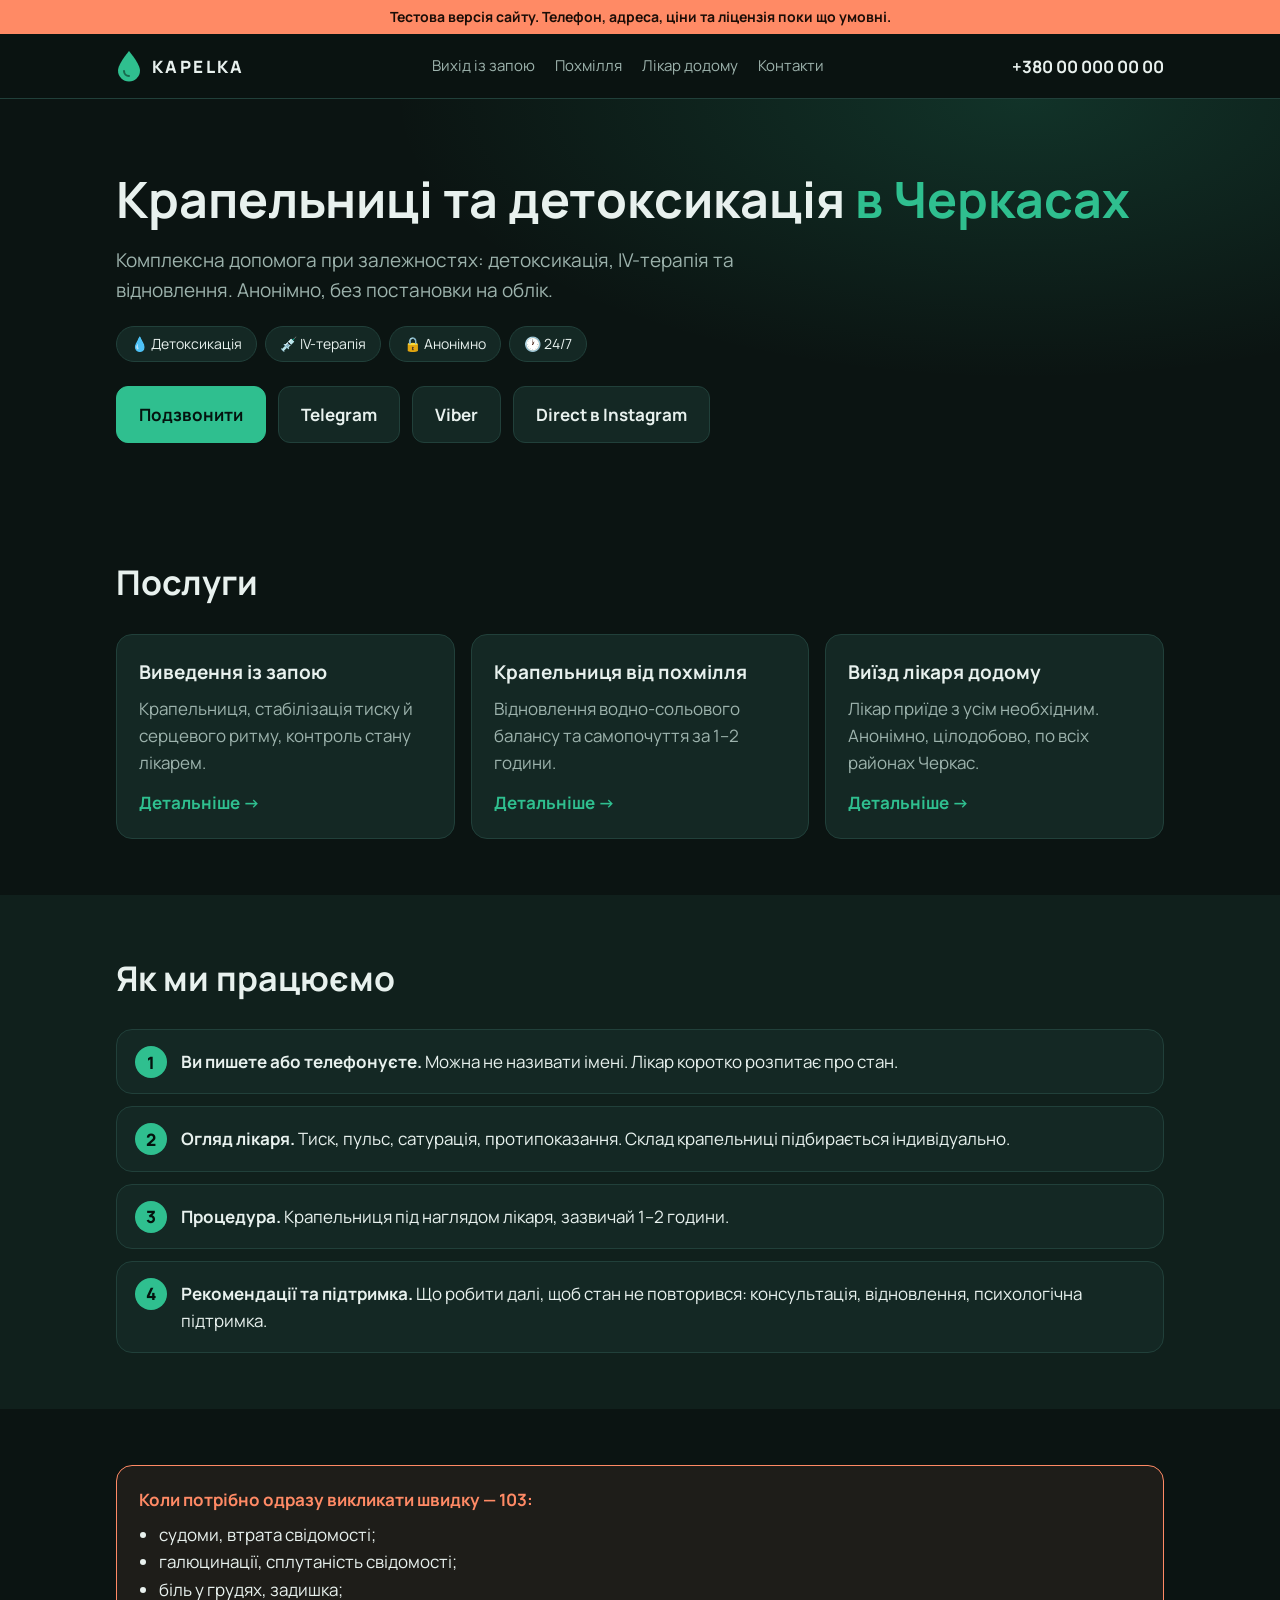
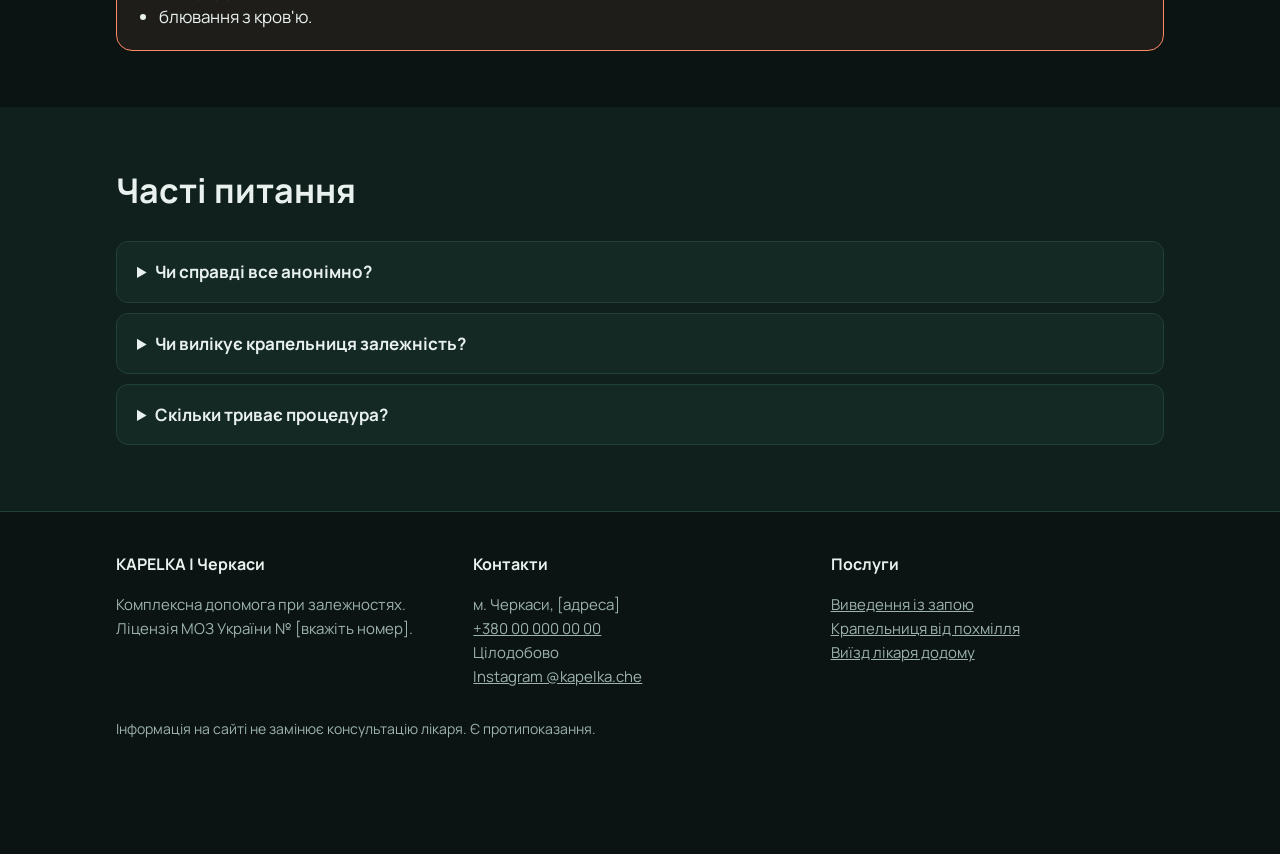
==== docs/index.html @ d22b6654 "Add KAPELKA test static site for GitHub Pages Co-Authored-By: Claude Opus 5.5 <noreply@anthropic.com" ====
<!doctype html>
<html lang="uk">
<head>
  <meta charset="utf-8">
  <meta name="viewport" content="width=device-width, initial-scale=1">
  <title>Крапельниці та детоксикація в Черкасах — анонімно 24/7 | KAPELKA</title>
  <meta name="description" content="KAPELKA, Черкаси: крапельниці від запою та похмілля, детоксикація, виїзд лікаря додому. Анонімно, цілодобово. Консультація в Telegram, Viber або телефоном.">
  <!-- Тестова версія: прибрати noindex перед запуском -->
  <meta name="robots" content="noindex, nofollow">
  <link rel="icon" href="favicon.svg" type="image/svg+xml">
  <link rel="preconnect" href="https://fonts.googleapis.com">
  <link rel="preconnect" href="https://fonts.gstatic.com" crossorigin>
  <link href="https://fonts.googleapis.com/css2?family=Manrope:wght@400;600;700;800&display=swap" rel="stylesheet">
  <link rel="stylesheet" href="style.css">
  <meta property="og:title" content="KAPELKA — крапельниці та детоксикація в Черкасах">
  <meta property="og:description" content="Анонімна допомога при залежностях: детоксикація, IV-терапія, відновлення.">
  <meta property="og:locale" content="uk_UA">
  <script type="application/ld+json">
  {
    "@context": "https://schema.org",
    "@type": "MedicalClinic",
    "name": "KAPELKA",
    "description": "Крапельниці, детоксикація та допомога при залежностях у Черкасах. Анонімно.",
    "telephone": "+380000000000",
    "address": {
      "@type": "PostalAddress",
      "addressLocality": "Черкаси",
      "addressRegion": "Черкаська область",
      "addressCountry": "UA"
    },
    "areaServed": "Черкаси",
    "openingHours": "Mo-Su 00:00-23:59",
    "sameAs": ["https://www.instagram.com/kapelka.che/"]
  }
  </script>
</head>
<body>
  <div class="test-banner">Тестова версія сайту. Телефон, адреса, ціни та ліцензія поки що умовні.</div>

  <header class="top">
    <div class="wrap">
      <a class="logo" href="./" aria-label="KAPELKA — на головну">
        <svg viewBox="0 0 26 32" aria-hidden="true"><path d="M13 1C13 1 2 14 2 20.5a11 11 0 0 0 22 0C24 14 13 1 13 1Z" fill="#2fbf8f"/><path d="M8 21a5 5 0 0 0 5 5" stroke="#04130e" stroke-width="2" fill="none" stroke-linecap="round" opacity=".5"/></svg>
        KAPELKA
      </a>
      <nav aria-label="Послуги">
        <a href="vyvedennya-iz-zapoyu/">Вихід із запою</a>
        <a href="krapelnytsya-vid-pokhmillya/">Похмілля</a>
        <a href="narkoloh-dodomu/">Лікар додому</a>
        <a href="#kontakty">Контакти</a>
      </nav>
      <a class="phone" href="tel:+380000000000">+380 00 000 00 00</a>
    </div>
  </header>

  <main>
    <section class="hero">
      <div class="wrap">
        <h1>Крапельниці та детоксикація <span>в Черкасах</span></h1>
        <p class="lead">Комплексна допомога при залежностях: детоксикація, IV-терапія та відновлення. Анонімно, без постановки на облік.</p>
        <ul class="badges">
          <li>💧 Детоксикація</li>
          <li>💉 IV-терапія</li>
          <li>🔒 Анонімно</li>
          <li>🕐 24/7</li>
        </ul>
        <div class="actions">
          <a class="btn btn-primary" href="tel:+380000000000">Подзвонити</a>
          <a class="btn" href="https://t.me/" rel="nofollow">Telegram</a>
          <a class="btn" href="viber://chat?number=%2B380000000000">Viber</a>
          <a class="btn" href="https://www.instagram.com/kapelka.che/">Direct в Instagram</a>
        </div>
      </div>
    </section>

    <section>
      <div class="wrap">
        <h2>Послуги</h2>
        <div class="grid">
          <a class="card" href="vyvedennya-iz-zapoyu/">
            <h3>Виведення із запою</h3>
            <p>Крапельниця, стабілізація тиску й серцевого ритму, контроль стану лікарем.</p>
            <span class="more">Детальніше →</span>
          </a>
          <a class="card" href="krapelnytsya-vid-pokhmillya/">
            <h3>Крапельниця від похмілля</h3>
            <p>Відновлення водно-сольового балансу та самопочуття за 1–2 години.</p>
            <span class="more">Детальніше →</span>
          </a>
          <a class="card" href="narkoloh-dodomu/">
            <h3>Виїзд лікаря додому</h3>
            <p>Лікар приїде з усім необхідним. Анонімно, цілодобово, по всіх районах Черкас.</p>
            <span class="more">Детальніше →</span>
          </a>
        </div>
      </div>
    </section>

    <section class="alt">
      <div class="wrap">
        <h2>Як ми працюємо</h2>
        <ol class="steps">
          <li><strong>Ви пишете або телефонуєте.</strong> Можна не називати імені. Лікар коротко розпитає про стан.</li>
          <li><strong>Огляд лікаря.</strong> Тиск, пульс, сатурація, протипоказання. Склад крапельниці підбирається індивідуально.</li>
          <li><strong>Процедура.</strong> Крапельниця під наглядом лікаря, зазвичай 1–2 години.</li>
          <li><strong>Рекомендації та підтримка.</strong> Що робити далі, щоб стан не повторився: консультація, відновлення, психологічна підтримка.</li>
        </ol>
      </div>
    </section>

    <section>
      <div class="wrap">
        <div class="alert">
          <strong>Коли потрібно одразу викликати швидку — 103:</strong>
          <ul>
            <li>судоми, втрата свідомості;</li>
            <li>галюцинації, сплутаність свідомості;</li>
            <li>біль у грудях, задишка;</li>
            <li>блювання з кров'ю.</li>
          </ul>
        </div>
      </div>
    </section>

    <section class="alt">
      <div class="wrap">
        <h2>Часті питання</h2>
        <details>
          <summary>Чи справді все анонімно?</summary>
          <p>Так. Ми не ставимо на облік і не передаємо дані третім особам. Для звернення достатньо імені, яке ви самі оберете.</p>
        </details>
        <details>
          <summary>Чи вилікує крапельниця залежність?</summary>
          <p>Ні. Крапельниця знімає гострі наслідки інтоксикації. Щоб стан не повторювався, потрібна подальша робота: консультації, відновлення, психологічна підтримка. Ми допоможемо скласти план.</p>
        </details>
        <details>
          <summary>Скільки триває процедура?</summary>
          <p>Зазвичай 1–2 години, залежно від стану та складу крапельниці.</p>
        </details>
      </div>
    </section>
  </main>

  <footer id="kontakty">
    <div class="wrap grid">
      <div>
        <h3>KAPELKA | Черкаси</h3>
        <p>Комплексна допомога при залежностях.<br>Ліцензія МОЗ України № [вкажіть номер].</p>
      </div>
      <div>
        <h3>Контакти</h3>
        <p>м. Черкаси, [адреса]<br>
          <a href="tel:+380000000000">+380 00 000 00 00</a><br>
          Цілодобово<br>
          <a href="https://www.instagram.com/kapelka.che/">Instagram @kapelka.che</a></p>
      </div>
      <div>
        <h3>Послуги</h3>
        <p><a href="vyvedennya-iz-zapoyu/">Виведення із запою</a><br>
          <a href="krapelnytsya-vid-pokhmillya/">Крапельниця від похмілля</a><br>
          <a href="narkoloh-dodomu/">Виїзд лікаря додому</a></p>
      </div>
    </div>
    <div class="wrap"><p class="note">Інформація на сайті не замінює консультацію лікаря. Є протипоказання.</p></div>
  </footer>

  <div class="callbar">
    <a class="btn btn-primary" href="tel:+380000000000">Подзвонити</a>
    <a class="btn" href="https://t.me/" rel="nofollow">Telegram</a>
  </div>
</body>
</html>
---- docs/style.css ----
:root {
  --bg: #0b1412;
  --bg-2: #10201c;
  --card: #142824;
  --line: #21403a;
  --text: #e8f1ee;
  --muted: #9db3ad;
  --accent: #2fbf8f;
  --accent-2: #1d8f69;
  --warn: #ff8a65;
  --radius: 16px;
}

* { box-sizing: border-box; }

html { scroll-behavior: smooth; }

body {
  margin: 0;
  background: var(--bg);
  color: var(--text);
  font-family: "Manrope", system-ui, -apple-system, "Segoe UI", Roboto, sans-serif;
  line-height: 1.6;
  font-size: 17px;
}

a { color: var(--accent); }

img, svg { max-width: 100%; }

.wrap { max-width: 1080px; margin: 0 auto; padding: 0 16px; }

/* Header */
.top {
  position: sticky; top: 0; z-index: 10;
  background: rgba(11, 20, 18, .92);
  backdrop-filter: blur(8px);
  border-bottom: 1px solid var(--line);
}
.top .wrap { display: flex; align-items: center; justify-content: space-between; gap: 12px; height: 64px; }
.logo { display: flex; align-items: center; gap: 10px; color: var(--text); text-decoration: none; font-weight: 800; letter-spacing: .14em; }
.logo svg { width: 26px; height: 32px; }
.top nav { display: flex; gap: 20px; }
.top nav a { color: var(--muted); text-decoration: none; font-size: 15px; }
.top nav a:hover { color: var(--text); }
.top .phone { font-weight: 700; color: var(--text); text-decoration: none; white-space: nowrap; }

/* Buttons */
.btn {
  display: inline-flex; align-items: center; justify-content: center; gap: 8px;
  padding: 14px 22px; border-radius: 12px; font-weight: 700; text-decoration: none;
  border: 1px solid var(--line); color: var(--text); background: var(--card);
}
.btn-primary { background: var(--accent); border-color: var(--accent); color: #04130e; }
.btn-primary:hover { background: #3ad4a0; }
.btn:not(.btn-primary):hover { border-color: var(--accent); }
.actions { display: flex; flex-wrap: wrap; gap: 12px; margin-top: 24px; }

/* Hero */
.hero {
  padding: 72px 0 56px;
  background: radial-gradient(900px 400px at 80% 0%, rgba(47, 191, 143, .18), transparent 70%), var(--bg);
}
.hero h1 { font-size: clamp(30px, 5vw, 50px); line-height: 1.15; margin: 0 0 16px; }
.hero h1 span { color: var(--accent); }
.hero p.lead { font-size: 19px; color: var(--muted); max-width: 640px; margin: 0; }
.badges { display: flex; flex-wrap: wrap; gap: 8px; margin-top: 20px; padding: 0; list-style: none; }
.badges li { background: var(--card); border: 1px solid var(--line); border-radius: 999px; padding: 6px 14px; font-size: 14px; }
.price-tag { display: inline-block; margin-top: 20px; font-size: 22px; font-weight: 800; }
.price-tag small { font-weight: 400; color: var(--muted); font-size: 15px; }

/* Sections */
section { padding: 56px 0; }
section.alt { background: var(--bg-2); }
h2 { font-size: clamp(24px, 3.5vw, 34px); margin: 0 0 24px; }
h3 { margin: 0 0 8px; font-size: 19px; }

.grid { display: grid; gap: 16px; grid-template-columns: repeat(auto-fit, minmax(240px, 1fr)); }
.card {
  background: var(--card); border: 1px solid var(--line); border-radius: var(--radius); padding: 22px;
}
.card p { margin: 0; color: var(--muted); }
a.card { text-decoration: none; color: var(--text); display: block; }
a.card:hover { border-color: var(--accent); }
a.card .more { display: inline-block; margin-top: 12px; color: var(--accent); font-weight: 700; }

.steps { counter-reset: s; list-style: none; padding: 0; margin: 0; display: grid; gap: 12px; }
.steps li {
  counter-increment: s; position: relative; padding: 18px 18px 18px 64px;
  background: var(--card); border: 1px solid var(--line); border-radius: var(--radius);
}
.steps li::before {
  content: counter(s); position: absolute; left: 18px; top: 16px;
  width: 32px; height: 32px; border-radius: 50%; display: grid; place-items: center;
  background: var(--accent); color: #04130e; font-weight: 800;
}

.alert {
  border: 1px solid var(--warn); background: rgba(255, 138, 101, .08);
  border-radius: var(--radius); padding: 20px 22px;
}
.alert strong { color: var(--warn); }
.alert ul { margin: 8px 0 0; padding-left: 20px; }

table { width: 100%; border-collapse: collapse; background: var(--card); border-radius: var(--radius); overflow: hidden; }
th, td { padding: 14px 16px; border-bottom: 1px solid var(--line); text-align: left; }
th { color: var(--muted); font-weight: 600; font-size: 14px; }
td:last-child { font-weight: 700; white-space: nowrap; }
.table-scroll { overflow-x: auto; }

details { background: var(--card); border: 1px solid var(--line); border-radius: 12px; padding: 16px 20px; margin-bottom: 10px; }
summary { cursor: pointer; font-weight: 700; }
details p { color: var(--muted); margin: 10px 0 0; }

.crumbs { font-size: 14px; color: var(--muted); margin-bottom: 16px; }
.crumbs a { color: var(--muted); }

.note { font-size: 14px; color: var(--muted); }

/* Footer */
footer { border-top: 1px solid var(--line); padding: 40px 0 100px; color: var(--muted); font-size: 15px; }
footer .grid { gap: 24px; }
footer h3 { color: var(--text); font-size: 16px; }
footer a { color: var(--muted); }

/* Mobile sticky call bar */
.callbar {
  position: fixed; left: 0; right: 0; bottom: 0; z-index: 20;
  display: none; gap: 8px; padding: 10px 12px;
  background: rgba(11, 20, 18, .96); border-top: 1px solid var(--line);
}
.callbar .btn { flex: 1; padding: 12px; }

.test-banner {
  background: var(--warn); color: #1b0d07; text-align: center; font-size: 14px; font-weight: 700; padding: 6px 16px;
}

@media (max-width: 760px) {
  .top nav { display: none; }
  .callbar { display: flex; }
  .hero { padding: 48px 0 40px; }
  section { padding: 44px 0; }
}
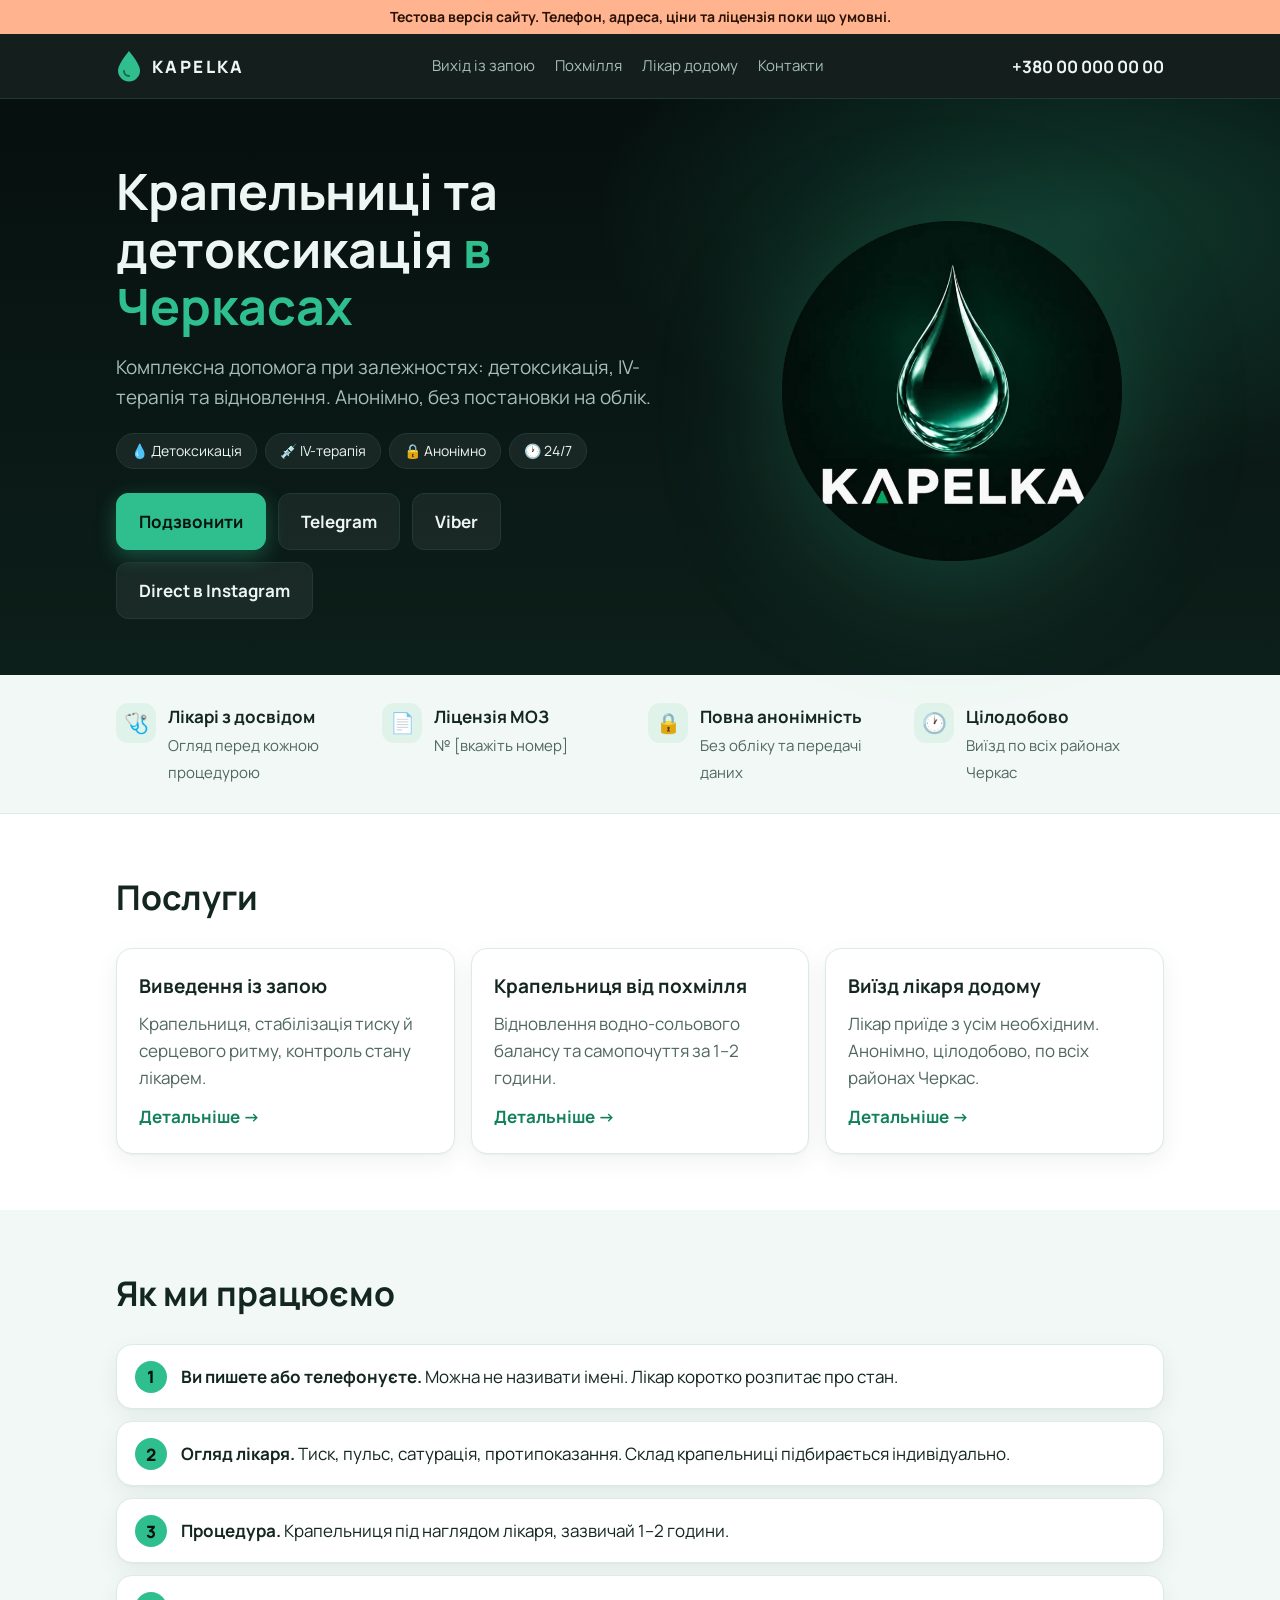
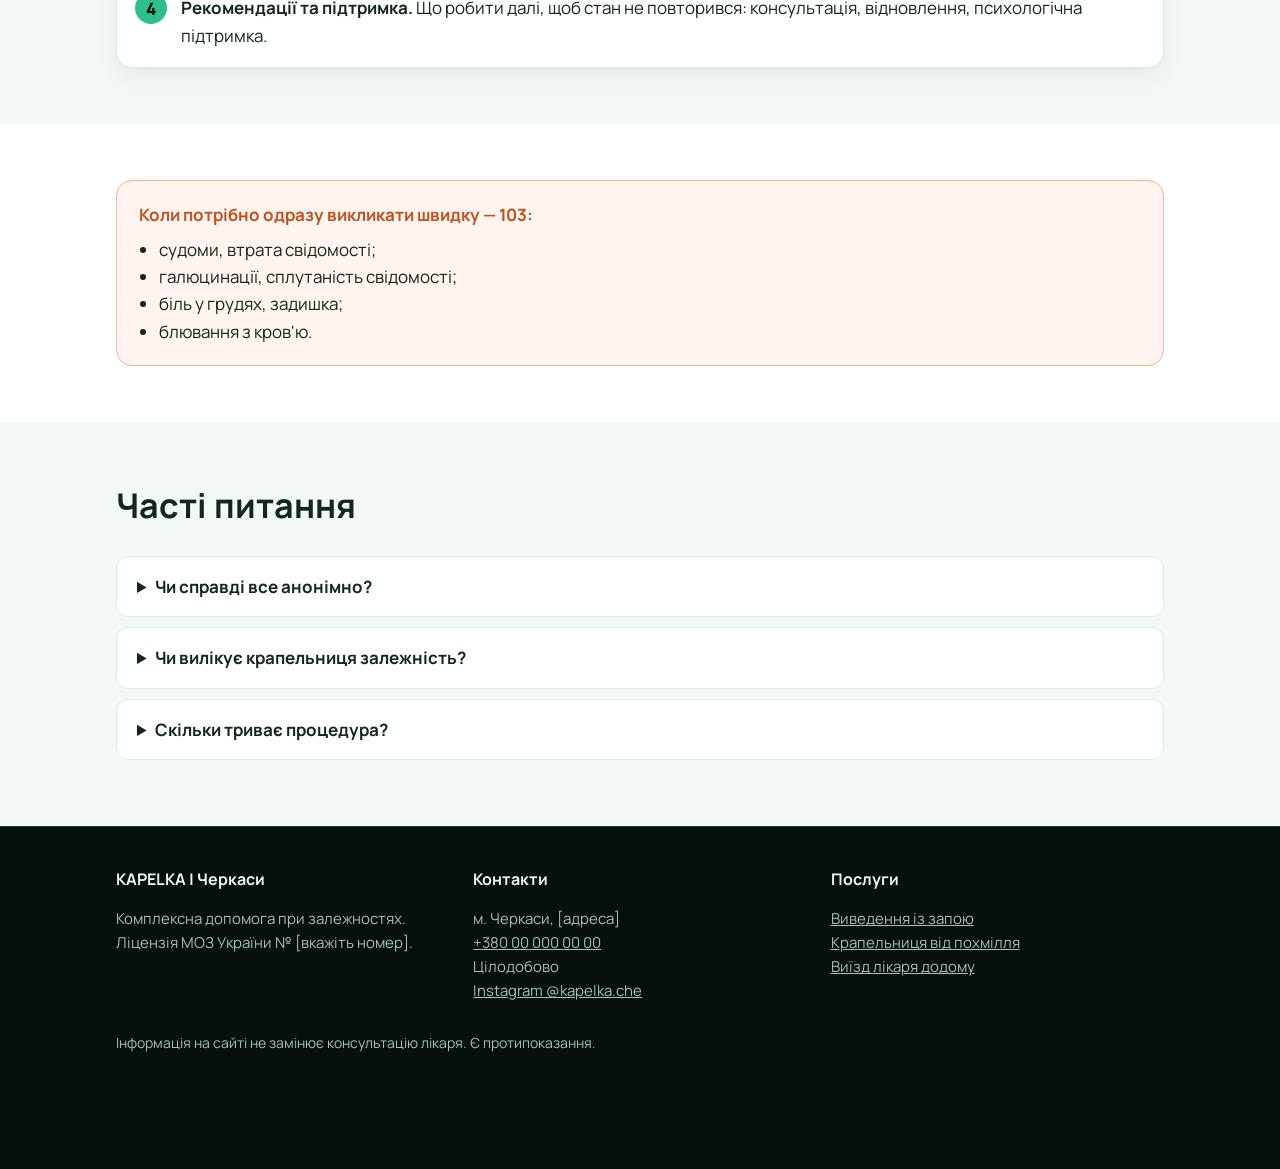
==== commit 510eddf7: "Switch site to mixed palette: dark brand zones, light content Dark emerald header, hero and footer k" ====
--- a/docs/index.html
+++ b/docs/index.html
@@ -15,6 +15,8 @@
   <meta property="og:title" content="KAPELKA — крапельниці та детоксикація в Черкасах">
   <meta property="og:description" content="Анонімна допомога при залежностях: детоксикація, IV-терапія, відновлення.">
   <meta property="og:locale" content="uk_UA">
+  <meta property="og:image" content="og.jpg">
+  <meta name="theme-color" content="#06100e">
   <script type="application/ld+json">
   {
     "@context": "https://schema.org",
@@ -55,7 +57,8 @@
 
   <main>
     <section class="hero">
-      <div class="wrap">
+      <div class="wrap hero-grid">
+        <div>
         <h1>Крапельниці та детоксикація <span>в Черкасах</span></h1>
         <p class="lead">Комплексна допомога при залежностях: детоксикація, IV-терапія та відновлення. Анонімно, без постановки на облік.</p>
         <ul class="badges">
@@ -70,8 +73,19 @@
           <a class="btn" href="viber://chat?number=%2B380000000000">Viber</a>
           <a class="btn" href="https://www.instagram.com/kapelka.che/">Direct в Instagram</a>
         </div>
+        </div>
+        <img class="hero-logo" src="logo.webp" width="640" height="640" alt="Логотип KAPELKA — крапля">
       </div>
     </section>
+
+    <div class="trust">
+      <div class="wrap grid">
+        <div class="trust-item"><div class="ico">🩺</div><div><b>Лікарі з досвідом</b><span>Огляд перед кожною процедурою</span></div></div>
+        <div class="trust-item"><div class="ico">📄</div><div><b>Ліцензія МОЗ</b><span>№ [вкажіть номер]</span></div></div>
+        <div class="trust-item"><div class="ico">🔒</div><div><b>Повна анонімність</b><span>Без обліку та передачі даних</span></div></div>
+        <div class="trust-item"><div class="ico">🕐</div><div><b>Цілодобово</b><span>Виїзд по всіх районах Черкас</span></div></div>
+      </div>
+    </div>
 
     <section>
       <div class="wrap">
--- a/docs/style.css
+++ b/docs/style.css
@@ -1,14 +1,35 @@
+/*
+  Кольорова концепція:
+  - темний смарагдовий (бренд) — шапка, перший екран, підвал: впізнаваність і приватність;
+  - світлий м'ятно-білий — основний контент: спокій, «медичність», легко читати;
+  - яскраво-зелений — лише дії (кнопки), щоб «Подзвонити» було найпомітнішим;
+  - теплий помаранчевий — лише для екстрених попереджень.
+*/
 :root {
-  --bg: #0b1412;
-  --bg-2: #10201c;
-  --card: #142824;
-  --line: #21403a;
-  --text: #e8f1ee;
-  --muted: #9db3ad;
+  /* бренд / темні зони */
+  --brand-dark: #06100e;
+  --brand-dark-2: #0d1f1a;
+  --brand-line: #1f3a33;
+  --on-dark: #eef6f3;
+  --on-dark-muted: #a7bfb8;
+
+  /* світлі зони */
+  --bg: #ffffff;
+  --bg-soft: #f1f8f5;
+  --card: #ffffff;
+  --line: #dcebe5;
+  --text: #13261f;
+  --muted: #4f675f;
+
+  /* акценти */
   --accent: #2fbf8f;
-  --accent-2: #1d8f69;
-  --warn: #ff8a65;
+  --accent-ink: #13805d;
+  --warn: #c4501f;
+  --warn-bg: #fff4ee;
+  --warn-line: #f2b597;
+
   --radius: 16px;
+  --shadow: 0 1px 2px rgba(16, 40, 33, .04), 0 8px 24px rgba(16, 40, 33, .06);
 }
 
 * { box-sizing: border-box; }
@@ -24,26 +45,26 @@
   font-size: 17px;
 }
 
-a { color: var(--accent); }
+a { color: var(--accent-ink); }
 
 img, svg { max-width: 100%; }
 
 .wrap { max-width: 1080px; margin: 0 auto; padding: 0 16px; }
 
-/* Header */
+/* Header (темний, бренд) */
 .top {
   position: sticky; top: 0; z-index: 10;
-  background: rgba(11, 20, 18, .92);
+  background: rgba(6, 16, 14, .94);
   backdrop-filter: blur(8px);
-  border-bottom: 1px solid var(--line);
+  border-bottom: 1px solid var(--brand-line);
 }
 .top .wrap { display: flex; align-items: center; justify-content: space-between; gap: 12px; height: 64px; }
-.logo { display: flex; align-items: center; gap: 10px; color: var(--text); text-decoration: none; font-weight: 800; letter-spacing: .14em; }
+.logo { display: flex; align-items: center; gap: 10px; color: var(--on-dark); text-decoration: none; font-weight: 800; letter-spacing: .14em; }
 .logo svg { width: 26px; height: 32px; }
 .top nav { display: flex; gap: 20px; }
-.top nav a { color: var(--muted); text-decoration: none; font-size: 15px; }
-.top nav a:hover { color: var(--text); }
-.top .phone { font-weight: 700; color: var(--text); text-decoration: none; white-space: nowrap; }
+.top nav a { color: var(--on-dark-muted); text-decoration: none; font-size: 15px; }
+.top nav a:hover { color: var(--on-dark); }
+.top .phone { font-weight: 700; color: var(--on-dark); text-decoration: none; white-space: nowrap; }
 
 /* Buttons */
 .btn {
@@ -51,43 +72,61 @@
   padding: 14px 22px; border-radius: 12px; font-weight: 700; text-decoration: none;
   border: 1px solid var(--line); color: var(--text); background: var(--card);
 }
-.btn-primary { background: var(--accent); border-color: var(--accent); color: #04130e; }
+.btn:hover { border-color: var(--accent); }
+.btn-primary { background: var(--accent); border-color: var(--accent); color: #04130e; box-shadow: 0 6px 20px rgba(47, 191, 143, .35); }
 .btn-primary:hover { background: #3ad4a0; }
-.btn:not(.btn-primary):hover { border-color: var(--accent); }
 .actions { display: flex; flex-wrap: wrap; gap: 12px; margin-top: 24px; }
 
-/* Hero */
+/* Hero (темний, бренд) */
 .hero {
-  padding: 72px 0 56px;
-  background: radial-gradient(900px 400px at 80% 0%, rgba(47, 191, 143, .18), transparent 70%), var(--bg);
+  padding: 64px 0 56px;
+  color: var(--on-dark);
+  background:
+    radial-gradient(700px 380px at 85% 20%, rgba(47, 191, 143, .22), transparent 70%),
+    linear-gradient(180deg, var(--brand-dark) 0%, var(--brand-dark-2) 100%);
 }
+.hero-grid { display: grid; grid-template-columns: 1.4fr 1fr; gap: 32px; align-items: center; }
+.hero-logo { width: 100%; height: auto; aspect-ratio: 1; max-width: 340px; justify-self: center; filter: drop-shadow(0 20px 60px rgba(47, 191, 143, .25)); }
 .hero h1 { font-size: clamp(30px, 5vw, 50px); line-height: 1.15; margin: 0 0 16px; }
 .hero h1 span { color: var(--accent); }
-.hero p.lead { font-size: 19px; color: var(--muted); max-width: 640px; margin: 0; }
+.hero p.lead { font-size: 19px; color: var(--on-dark-muted); max-width: 640px; margin: 0; }
+.hero .btn:not(.btn-primary) { background: rgba(255, 255, 255, .06); border-color: var(--brand-line); color: var(--on-dark); }
+.hero .btn:not(.btn-primary):hover { border-color: var(--accent); }
+.hero .crumbs, .hero .crumbs a { color: var(--on-dark-muted); }
+.price-tag { display: inline-block; margin-top: 20px; font-size: 22px; font-weight: 800; }
+.price-tag small { font-weight: 400; color: var(--on-dark-muted); font-size: 15px; }
+
 .badges { display: flex; flex-wrap: wrap; gap: 8px; margin-top: 20px; padding: 0; list-style: none; }
-.badges li { background: var(--card); border: 1px solid var(--line); border-radius: 999px; padding: 6px 14px; font-size: 14px; }
-.price-tag { display: inline-block; margin-top: 20px; font-size: 22px; font-weight: 800; }
-.price-tag small { font-weight: 400; color: var(--muted); font-size: 15px; }
+.badges li { background: var(--bg-soft); border: 1px solid var(--line); border-radius: 999px; padding: 6px 14px; font-size: 15px; }
+.hero .badges li { background: rgba(255, 255, 255, .06); border-color: var(--brand-line); font-size: 14px; }
 
-/* Sections */
+/* Trust strip */
+.trust { padding: 28px 0; background: var(--bg-soft); border-bottom: 1px solid var(--line); }
+.trust .grid { grid-template-columns: repeat(auto-fit, minmax(200px, 1fr)); }
+.trust-item { display: flex; gap: 12px; align-items: flex-start; }
+.trust-item .ico { flex: none; width: 40px; height: 40px; border-radius: 12px; display: grid; place-items: center; background: #dff3ea; font-size: 20px; }
+.trust-item b { display: block; }
+.trust-item span { color: var(--muted); font-size: 15px; }
+
+/* Sections (світлі) */
 section { padding: 56px 0; }
-section.alt { background: var(--bg-2); }
+section.alt { background: var(--bg-soft); }
 h2 { font-size: clamp(24px, 3.5vw, 34px); margin: 0 0 24px; }
 h3 { margin: 0 0 8px; font-size: 19px; }
 
 .grid { display: grid; gap: 16px; grid-template-columns: repeat(auto-fit, minmax(240px, 1fr)); }
 .card {
-  background: var(--card); border: 1px solid var(--line); border-radius: var(--radius); padding: 22px;
+  background: var(--card); border: 1px solid var(--line); border-radius: var(--radius); padding: 22px; box-shadow: var(--shadow);
 }
 .card p { margin: 0; color: var(--muted); }
-a.card { text-decoration: none; color: var(--text); display: block; }
-a.card:hover { border-color: var(--accent); }
-a.card .more { display: inline-block; margin-top: 12px; color: var(--accent); font-weight: 700; }
+a.card { text-decoration: none; color: var(--text); display: block; transition: border-color .15s, transform .15s; }
+a.card:hover { border-color: var(--accent); transform: translateY(-2px); }
+a.card .more { display: inline-block; margin-top: 12px; color: var(--accent-ink); font-weight: 700; }
 
 .steps { counter-reset: s; list-style: none; padding: 0; margin: 0; display: grid; gap: 12px; }
 .steps li {
   counter-increment: s; position: relative; padding: 18px 18px 18px 64px;
-  background: var(--card); border: 1px solid var(--line); border-radius: var(--radius);
+  background: var(--card); border: 1px solid var(--line); border-radius: var(--radius); box-shadow: var(--shadow);
 }
 .steps li::before {
   content: counter(s); position: absolute; left: 18px; top: 16px;
@@ -96,48 +135,44 @@
 }
 
 .alert {
-  border: 1px solid var(--warn); background: rgba(255, 138, 101, .08);
+  border: 1px solid var(--warn-line); background: var(--warn-bg);
   border-radius: var(--radius); padding: 20px 22px;
 }
 .alert strong { color: var(--warn); }
 .alert ul { margin: 8px 0 0; padding-left: 20px; }
 
-table { width: 100%; border-collapse: collapse; background: var(--card); border-radius: var(--radius); overflow: hidden; }
-th, td { padding: 14px 16px; border-bottom: 1px solid var(--line); text-align: left; }
-th { color: var(--muted); font-weight: 600; font-size: 14px; }
-td:last-child { font-weight: 700; white-space: nowrap; }
-.table-scroll { overflow-x: auto; }
-
 details { background: var(--card); border: 1px solid var(--line); border-radius: 12px; padding: 16px 20px; margin-bottom: 10px; }
 summary { cursor: pointer; font-weight: 700; }
 details p { color: var(--muted); margin: 10px 0 0; }
 
-.crumbs { font-size: 14px; color: var(--muted); margin-bottom: 16px; }
-.crumbs a { color: var(--muted); }
+.crumbs { font-size: 14px; margin-bottom: 16px; }
 
-.note { font-size: 14px; color: var(--muted); }
+.note { font-size: 14px; color: var(--on-dark-muted); }
 
-/* Footer */
-footer { border-top: 1px solid var(--line); padding: 40px 0 100px; color: var(--muted); font-size: 15px; }
+/* Footer (темний, бренд) */
+footer { background: var(--brand-dark); color: var(--on-dark-muted); border-top: 1px solid var(--brand-line); padding: 40px 0 100px; font-size: 15px; }
 footer .grid { gap: 24px; }
-footer h3 { color: var(--text); font-size: 16px; }
-footer a { color: var(--muted); }
+footer h3 { color: var(--on-dark); font-size: 16px; }
+footer a { color: var(--on-dark-muted); }
 
 /* Mobile sticky call bar */
 .callbar {
   position: fixed; left: 0; right: 0; bottom: 0; z-index: 20;
   display: none; gap: 8px; padding: 10px 12px;
-  background: rgba(11, 20, 18, .96); border-top: 1px solid var(--line);
+  background: rgba(6, 16, 14, .96); border-top: 1px solid var(--brand-line);
 }
 .callbar .btn { flex: 1; padding: 12px; }
+.callbar .btn:not(.btn-primary) { background: rgba(255, 255, 255, .06); border-color: var(--brand-line); color: var(--on-dark); }
 
 .test-banner {
-  background: var(--warn); color: #1b0d07; text-align: center; font-size: 14px; font-weight: 700; padding: 6px 16px;
+  background: #ffb38f; color: #2a1206; text-align: center; font-size: 14px; font-weight: 700; padding: 6px 16px;
 }
 
 @media (max-width: 760px) {
   .top nav { display: none; }
   .callbar { display: flex; }
-  .hero { padding: 48px 0 40px; }
+  .hero { padding: 40px 0 40px; }
+  .hero-grid { grid-template-columns: 1fr; gap: 8px; }
+  .hero-logo { order: -1; max-width: 160px; justify-self: start; }
   section { padding: 44px 0; }
 }
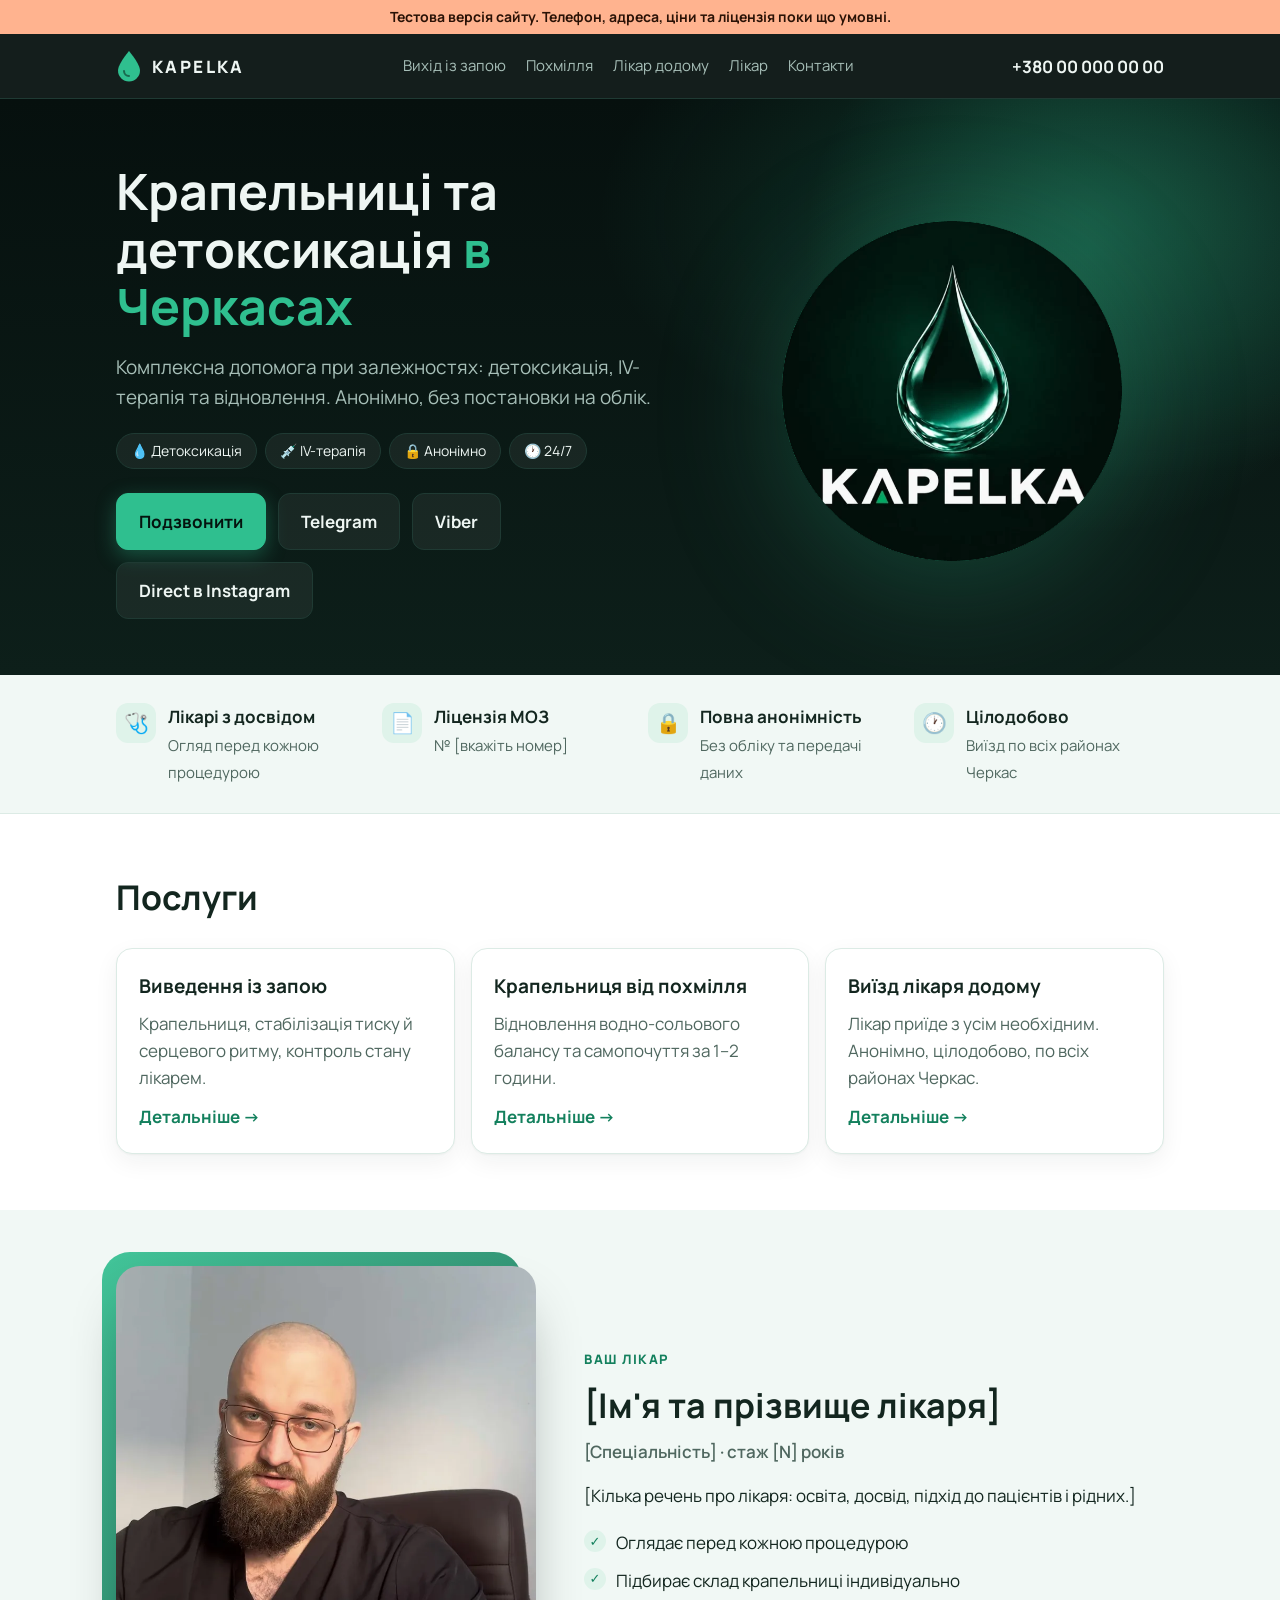
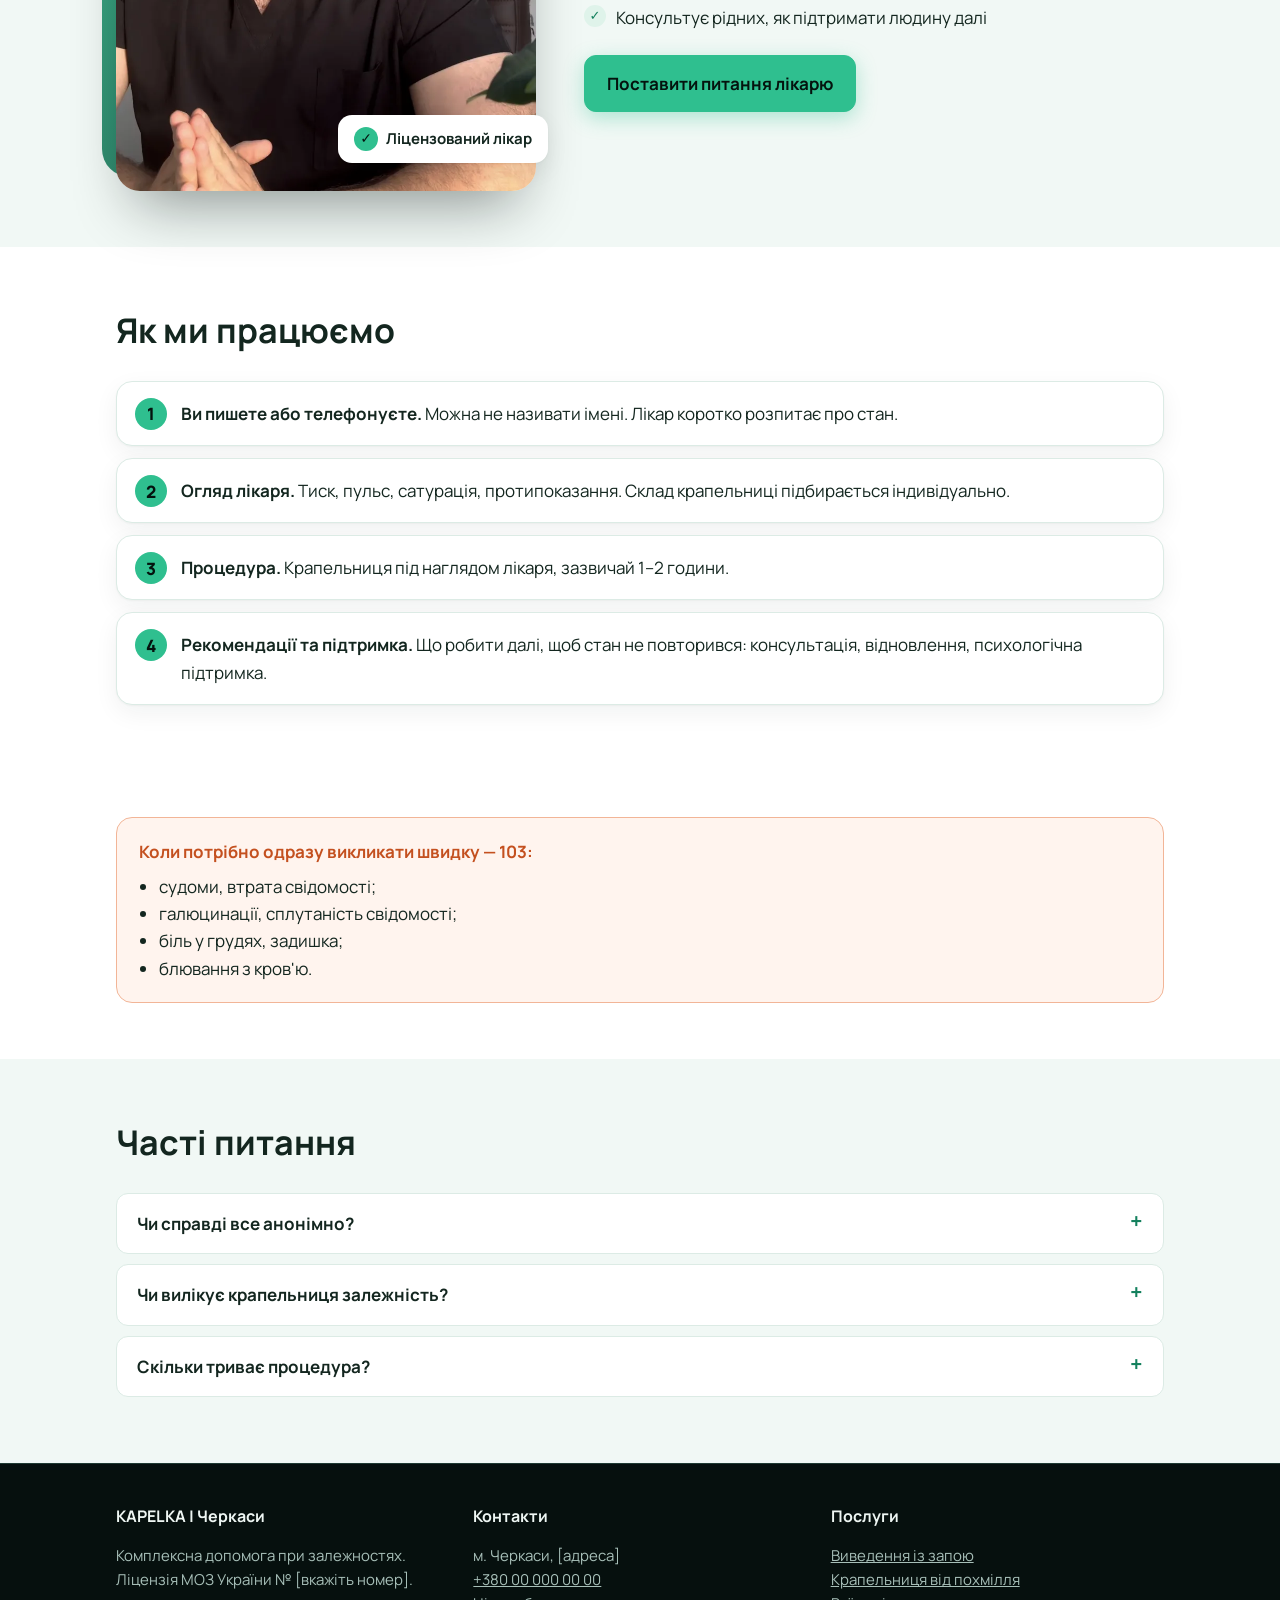
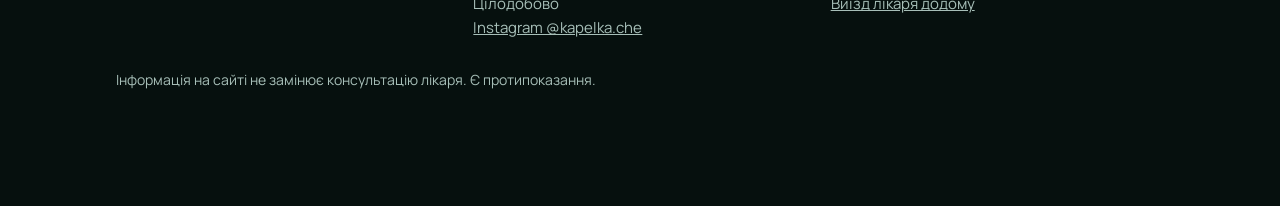
==== commit b47239d4: "Add doctor section and page effects Doctor block with photo and placeholder name/bio fields. Effects" ====
--- a/docs/index.html
+++ b/docs/index.html
@@ -37,6 +37,7 @@
   </script>
 </head>
 <body>
+  <div class="progress" aria-hidden="true"></div>
   <div class="test-banner">Тестова версія сайту. Телефон, адреса, ціни та ліцензія поки що умовні.</div>
 
   <header class="top">
@@ -49,6 +50,7 @@
         <a href="vyvedennya-iz-zapoyu/">Вихід із запою</a>
         <a href="krapelnytsya-vid-pokhmillya/">Похмілля</a>
         <a href="narkoloh-dodomu/">Лікар додому</a>
+        <a href="#likar">Лікар</a>
         <a href="#kontakty">Контакти</a>
       </nav>
       <a class="phone" href="tel:+380000000000">+380 00 000 00 00</a>
@@ -74,7 +76,10 @@
           <a class="btn" href="https://www.instagram.com/kapelka.che/">Direct в Instagram</a>
         </div>
         </div>
-        <img class="hero-logo" src="logo.webp" width="640" height="640" alt="Логотип KAPELKA — крапля">
+        <div class="hero-logo-wrap" aria-hidden="true">
+          <span class="ripple"></span><span class="ripple"></span><span class="ripple"></span>
+          <img class="hero-logo" src="logo.webp" width="640" height="640" alt="">
+        </div>
       </div>
     </section>
 
@@ -110,7 +115,30 @@
       </div>
     </section>
 
-    <section class="alt">
+    <section class="alt" id="likar">
+      <div class="wrap doctor">
+        <div class="doctor-photo">
+          <img src="doctor.webp" width="800" height="1000" alt="Лікар KAPELKA у кабінеті" loading="lazy">
+          <div class="doctor-badge">Ліцензований лікар</div>
+        </div>
+        <div>
+          <span class="eyebrow">Ваш лікар</span>
+          <h2>[Ім'я та прізвище лікаря]</h2>
+          <p class="role">[Спеціальність] · стаж [N] років</p>
+          <p>[Кілька речень про лікаря: освіта, досвід, підхід до пацієнтів і рідних.]</p>
+          <ul class="checks">
+            <li>Оглядає перед кожною процедурою</li>
+            <li>Підбирає склад крапельниці індивідуально</li>
+            <li>Консультує рідних, як підтримати людину далі</li>
+          </ul>
+          <div class="actions">
+            <a class="btn btn-primary" href="https://t.me/" rel="nofollow">Поставити питання лікарю</a>
+          </div>
+        </div>
+      </div>
+    </section>
+
+    <section>
       <div class="wrap">
         <h2>Як ми працюємо</h2>
         <ol class="steps">
@@ -182,5 +210,6 @@
     <a class="btn btn-primary" href="tel:+380000000000">Подзвонити</a>
     <a class="btn" href="https://t.me/" rel="nofollow">Telegram</a>
   </div>
+  <script src="script.js" defer></script>
 </body>
 </html>
--- a/docs/style.css
+++ b/docs/style.css
@@ -176,3 +176,117 @@
   .hero-logo { order: -1; max-width: 160px; justify-self: start; }
   section { padding: 44px 0; }
 }
+
+/* ---------- Лікар ---------- */
+.doctor { display: grid; grid-template-columns: minmax(0, 420px) 1fr; gap: 48px; align-items: center; }
+.doctor-photo { position: relative; isolation: isolate; }
+.doctor-photo img {
+  display: block; width: 100%; height: auto; aspect-ratio: 4 / 5; object-fit: cover;
+  border-radius: 24px; box-shadow: 0 30px 60px -20px rgba(6, 16, 14, .45);
+}
+.doctor-photo::before {
+  content: ""; position: absolute; inset: -14px 14px 14px -14px; z-index: -1;
+  border-radius: 28px; background: linear-gradient(135deg, var(--accent), #0d4f3c);
+  opacity: .9;
+}
+.doctor-badge {
+  position: absolute; right: -12px; bottom: 28px;
+  background: #fff; color: var(--text); border-radius: 14px; padding: 12px 16px;
+  font-weight: 700; font-size: 15px; box-shadow: var(--shadow);
+  display: flex; align-items: center; gap: 8px;
+}
+.doctor-badge::before { content: "✓"; display: grid; place-items: center; width: 24px; height: 24px; border-radius: 50%; background: var(--accent); color: #04130e; font-size: 14px; }
+.eyebrow { display: inline-block; font-size: 13px; font-weight: 800; letter-spacing: .12em; text-transform: uppercase; color: var(--accent-ink); margin-bottom: 8px; }
+.doctor h2 { margin-bottom: 6px; }
+.doctor .role { color: var(--muted); margin: 0 0 16px; font-weight: 600; }
+.checks { list-style: none; padding: 0; margin: 20px 0 0; display: grid; gap: 10px; }
+.checks li { position: relative; padding-left: 32px; }
+.checks li::before { content: "✓"; position: absolute; left: 0; top: 1px; width: 22px; height: 22px; border-radius: 50%; display: grid; place-items: center; background: #dff3ea; color: var(--accent-ink); font-size: 13px; font-weight: 800; }
+
+/* ---------- Ефекти ---------- */
+
+/* Шапка зменшується при прокрутці */
+.top .wrap { transition: height .25s ease; }
+.top { transition: box-shadow .25s ease, background .25s ease; }
+.top.scrolled { box-shadow: 0 8px 30px rgba(0, 0, 0, .35); }
+.top.scrolled .wrap { height: 56px; }
+
+/* Поява першого екрана */
+@keyframes fadeUp { from { opacity: 0; transform: translateY(18px); } to { opacity: 1; transform: none; } }
+.hero h1, .hero .lead, .hero .price-tag, .hero .badges, .hero .actions, .hero .crumbs { animation: fadeUp .7s cubic-bezier(.2, .7, .2, 1) both; }
+.hero .crumbs { animation-delay: 0s; }
+.hero h1 { animation-delay: .05s; }
+.hero .lead { animation-delay: .15s; }
+.hero .price-tag { animation-delay: .22s; }
+.hero .badges { animation-delay: .28s; }
+.hero .actions { animation-delay: .38s; }
+
+/* Повільне «дихання» фонового світіння */
+@keyframes glow { 0%, 100% { opacity: .55; transform: scale(1); } 50% { opacity: 1; transform: scale(1.08); } }
+.hero { position: relative; overflow: hidden; isolation: isolate; }
+.hero::before {
+  content: ""; position: absolute; z-index: -1; width: 620px; height: 620px; right: -120px; top: -160px;
+  background: radial-gradient(circle, rgba(47, 191, 143, .28), transparent 65%);
+  animation: glow 8s ease-in-out infinite;
+}
+
+/* Логотип: плавання + кола, як від краплі на воді */
+.hero-logo-wrap { position: relative; justify-self: center; width: 100%; max-width: 340px; display: grid; place-items: center; }
+.hero-logo-wrap .hero-logo { max-width: 100%; animation: float 6s ease-in-out infinite, fadeUp .9s .2s both; }
+@keyframes float { 0%, 100% { translate: 0 0; } 50% { translate: 0 -10px; } }
+.ripple { position: absolute; inset: 0; border-radius: 50%; border: 1px solid rgba(47, 191, 143, .45); animation: ripple 4.5s ease-out infinite; pointer-events: none; }
+.ripple:nth-child(2) { animation-delay: 1.5s; }
+.ripple:nth-child(3) { animation-delay: 3s; }
+@keyframes ripple { from { transform: scale(.95); opacity: .8; } to { transform: scale(1.45); opacity: 0; } }
+
+/* Відблиск на головній кнопці */
+.btn { position: relative; overflow: hidden; transition: transform .15s ease, border-color .15s, background .15s, box-shadow .15s; }
+.btn:hover { transform: translateY(-1px); }
+.btn:active { transform: translateY(0) scale(.98); }
+.btn-primary::after {
+  content: ""; position: absolute; top: 0; left: -60%; width: 40%; height: 100%;
+  background: linear-gradient(100deg, transparent, rgba(255, 255, 255, .55), transparent);
+  transform: skewX(-20deg); animation: shine 4s ease-in-out infinite;
+}
+@keyframes shine { 0%, 70% { left: -60%; } 100% { left: 130%; } }
+
+/* Пульс кнопки дзвінка в мобільній панелі */
+.callbar .btn-primary { animation: pulse 2.4s ease-out infinite; overflow: visible; }
+@keyframes pulse { 0% { box-shadow: 0 0 0 0 rgba(47, 191, 143, .55); } 100% { box-shadow: 0 0 0 14px rgba(47, 191, 143, 0); } }
+
+/* Картки: «прожектор» за курсором */
+a.card { position: relative; overflow: hidden; }
+a.card::before {
+  content: ""; position: absolute; inset: 0; opacity: 0; transition: opacity .25s; pointer-events: none;
+  background: radial-gradient(260px circle at var(--mx, 50%) var(--my, 50%), rgba(47, 191, 143, .14), transparent 70%);
+}
+a.card:hover::before { opacity: 1; }
+a.card:hover { box-shadow: 0 18px 40px -18px rgba(16, 80, 60, .35); }
+a.card .more { transition: transform .2s; }
+a.card:hover .more { transform: translateX(4px); }
+
+/* Поява блоків при прокрутці (тільки коли працює JS) */
+.js .reveal { opacity: 0; transform: translateY(24px); transition: opacity .7s cubic-bezier(.2, .7, .2, 1), transform .7s cubic-bezier(.2, .7, .2, 1); transition-delay: var(--d, 0s); }
+.js .reveal.in { opacity: 1; transform: none; }
+
+/* Плавне відкриття відповідей */
+details[open] p { animation: fadeUp .35s ease both; }
+summary { list-style: none; display: flex; justify-content: space-between; gap: 16px; }
+summary::-webkit-details-marker { display: none; }
+summary::after { content: "+"; font-size: 22px; line-height: 1; color: var(--accent-ink); transition: transform .25s; }
+details[open] summary::after { transform: rotate(45deg); }
+
+/* Прогрес прокрутки */
+.progress { position: fixed; top: 0; left: 0; height: 3px; width: 100%; transform-origin: 0 50%; transform: scaleX(var(--p, 0)); background: linear-gradient(90deg, var(--accent), #8ff0cc); z-index: 30; }
+
+@media (max-width: 760px) {
+  .doctor { grid-template-columns: 1fr; gap: 36px; }
+  .doctor-photo { max-width: 360px; margin-left: 14px; }
+  .doctor-badge { right: 8px; }
+  .hero-logo-wrap { order: -1; max-width: 160px; justify-self: start; }
+}
+
+@media (prefers-reduced-motion: reduce) {
+  *, *::before, *::after { animation: none !important; transition: none !important; }
+  .js .reveal { opacity: 1; transform: none; }
+}
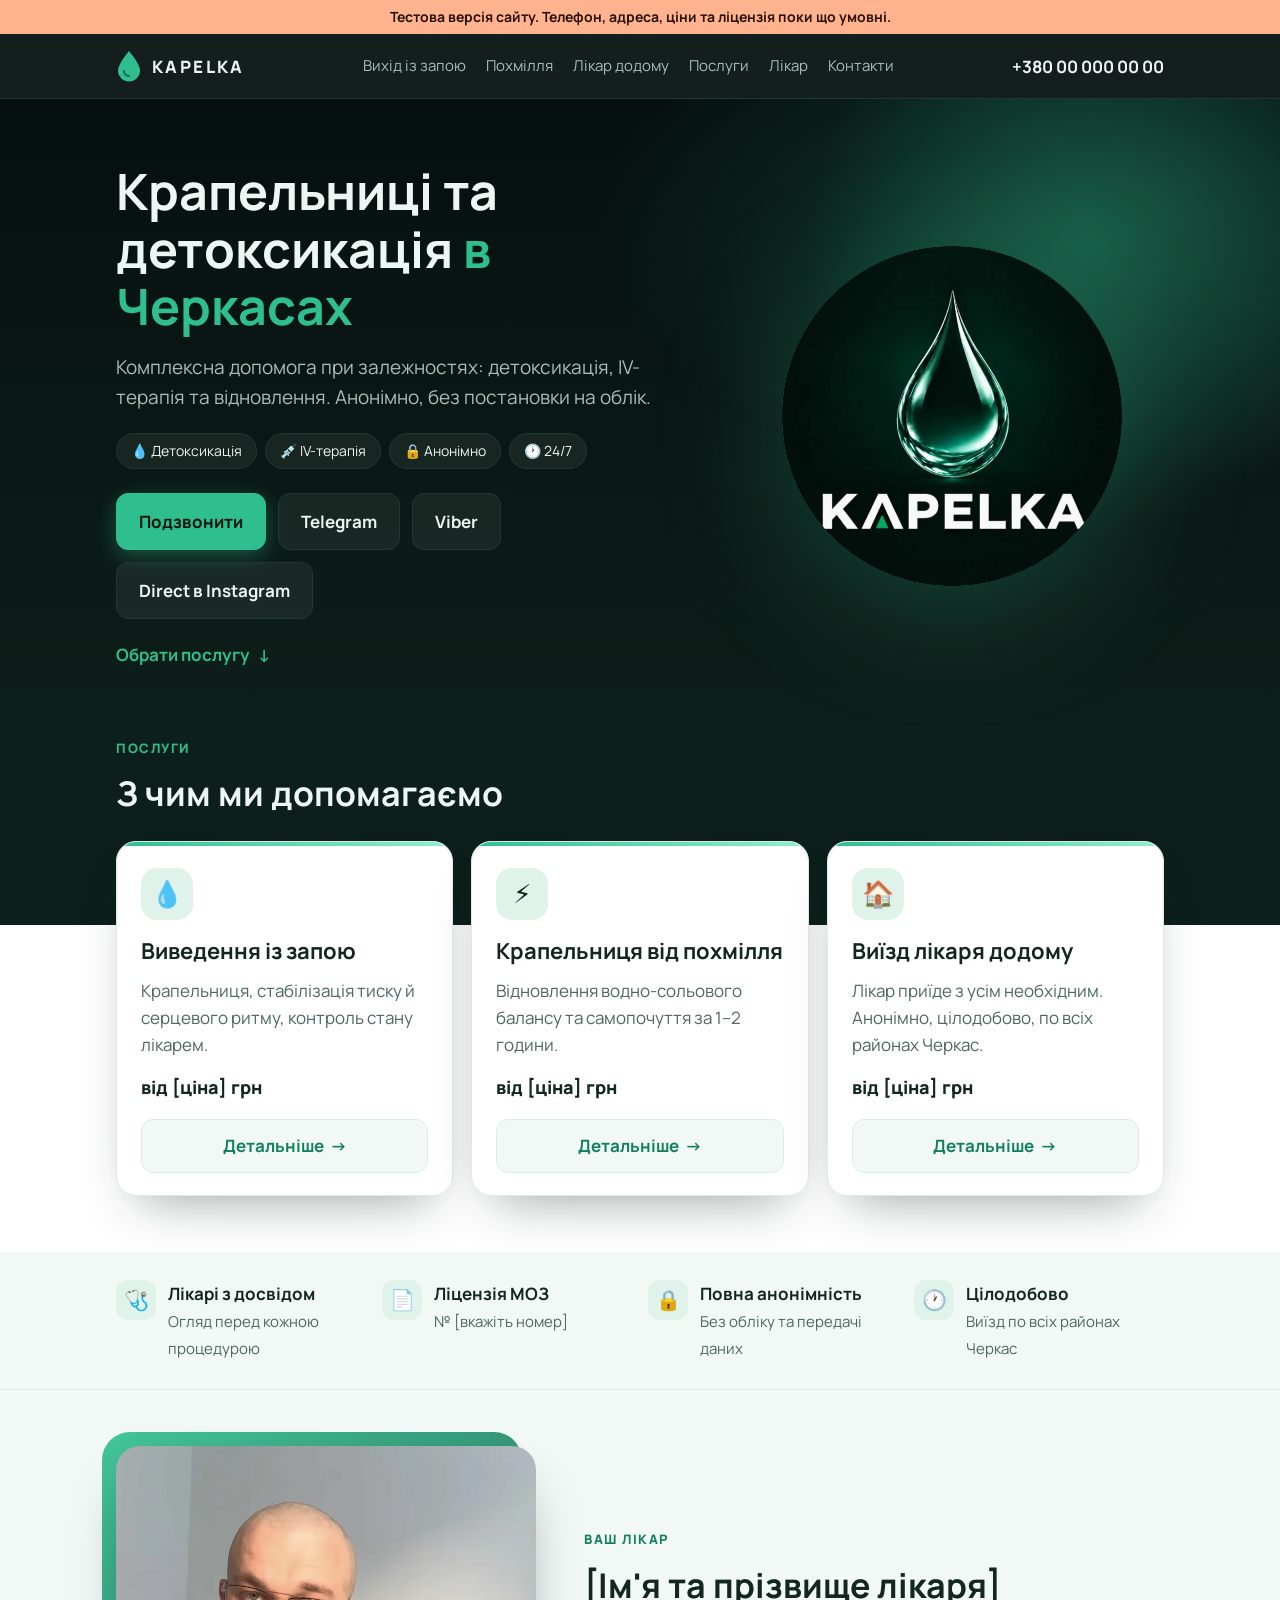
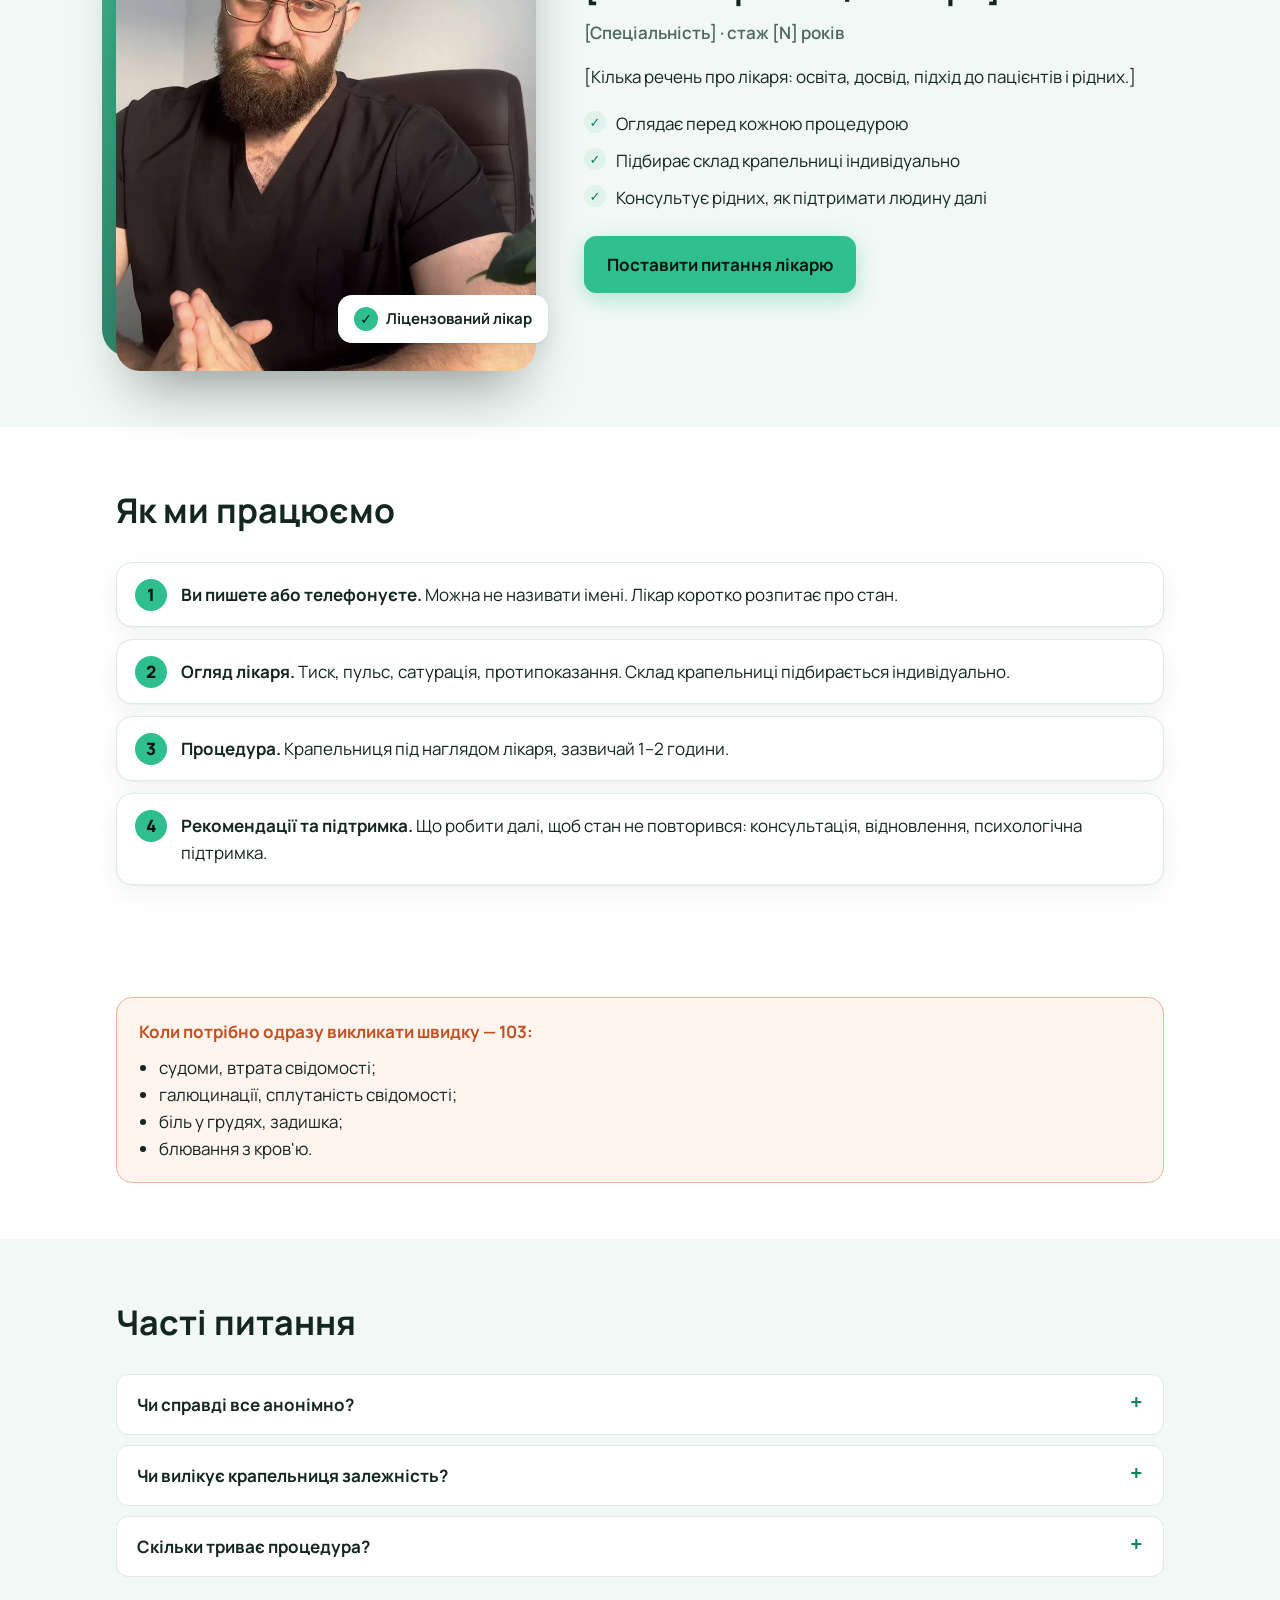
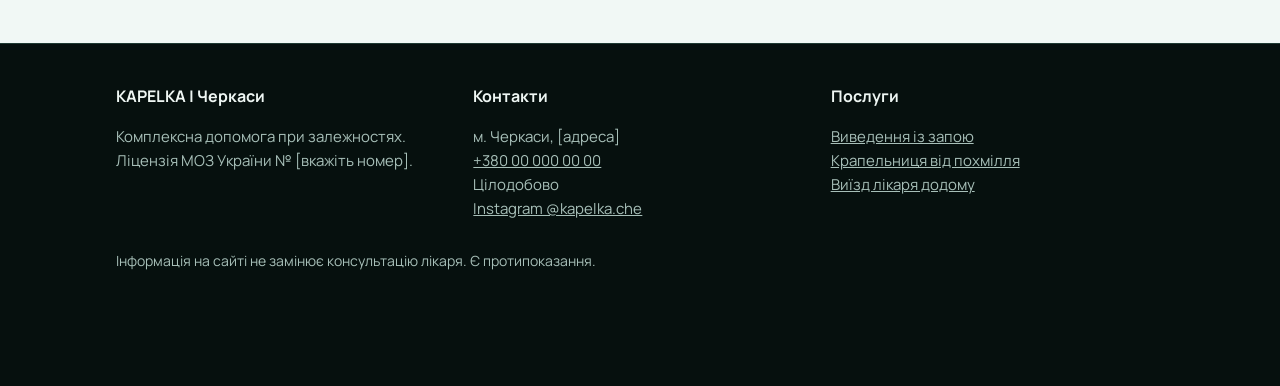
==== commit d5618505: "Make services prominent: cards right under hero, mobile service nav Services move directly below the" ====
--- a/docs/index.html
+++ b/docs/index.html
@@ -50,6 +50,7 @@
         <a href="vyvedennya-iz-zapoyu/">Вихід із запою</a>
         <a href="krapelnytsya-vid-pokhmillya/">Похмілля</a>
         <a href="narkoloh-dodomu/">Лікар додому</a>
+        <a href="#poslugy">Послуги</a>
         <a href="#likar">Лікар</a>
         <a href="#kontakty">Контакти</a>
       </nav>
@@ -75,10 +76,43 @@
           <a class="btn" href="viber://chat?number=%2B380000000000">Viber</a>
           <a class="btn" href="https://www.instagram.com/kapelka.che/">Direct в Instagram</a>
         </div>
+        <a class="hero-down" href="#poslugy">Обрати послугу <span aria-hidden="true">↓</span></a>
         </div>
         <div class="hero-logo-wrap" aria-hidden="true">
           <span class="ripple"></span><span class="ripple"></span><span class="ripple"></span>
           <img class="hero-logo" src="logo.webp" width="640" height="640" alt="">
+        </div>
+      </div>
+    </section>
+
+    <section class="services" id="poslugy" aria-labelledby="poslugy-title">
+      <div class="wrap">
+        <div class="services-head">
+          <span class="eyebrow">Послуги</span>
+          <h2 id="poslugy-title">З чим ми допомагаємо</h2>
+        </div>
+        <div class="service-grid">
+          <a class="service" href="vyvedennya-iz-zapoyu/">
+            <span class="service-ico" aria-hidden="true">💧</span>
+            <h3>Виведення із запою</h3>
+            <p>Крапельниця, стабілізація тиску й серцевого ритму, контроль стану лікарем.</p>
+            <span class="service-price">від [ціна] грн</span>
+            <span class="service-go">Детальніше <span aria-hidden="true">→</span></span>
+          </a>
+          <a class="service" href="krapelnytsya-vid-pokhmillya/">
+            <span class="service-ico" aria-hidden="true">⚡</span>
+            <h3>Крапельниця від похмілля</h3>
+            <p>Відновлення водно-сольового балансу та самопочуття за 1–2 години.</p>
+            <span class="service-price">від [ціна] грн</span>
+            <span class="service-go">Детальніше <span aria-hidden="true">→</span></span>
+          </a>
+          <a class="service" href="narkoloh-dodomu/">
+            <span class="service-ico" aria-hidden="true">🏠</span>
+            <h3>Виїзд лікаря додому</h3>
+            <p>Лікар приїде з усім необхідним. Анонімно, цілодобово, по всіх районах Черкас.</p>
+            <span class="service-price">від [ціна] грн</span>
+            <span class="service-go">Детальніше <span aria-hidden="true">→</span></span>
+          </a>
         </div>
       </div>
     </section>
@@ -91,29 +125,6 @@
         <div class="trust-item"><div class="ico">🕐</div><div><b>Цілодобово</b><span>Виїзд по всіх районах Черкас</span></div></div>
       </div>
     </div>
-
-    <section>
-      <div class="wrap">
-        <h2>Послуги</h2>
-        <div class="grid">
-          <a class="card" href="vyvedennya-iz-zapoyu/">
-            <h3>Виведення із запою</h3>
-            <p>Крапельниця, стабілізація тиску й серцевого ритму, контроль стану лікарем.</p>
-            <span class="more">Детальніше →</span>
-          </a>
-          <a class="card" href="krapelnytsya-vid-pokhmillya/">
-            <h3>Крапельниця від похмілля</h3>
-            <p>Відновлення водно-сольового балансу та самопочуття за 1–2 години.</p>
-            <span class="more">Детальніше →</span>
-          </a>
-          <a class="card" href="narkoloh-dodomu/">
-            <h3>Виїзд лікаря додому</h3>
-            <p>Лікар приїде з усім необхідним. Анонімно, цілодобово, по всіх районах Черкас.</p>
-            <span class="more">Детальніше →</span>
-          </a>
-        </div>
-      </div>
-    </section>
 
     <section class="alt" id="likar">
       <div class="wrap doctor">
--- a/docs/style.css
+++ b/docs/style.css
@@ -290,3 +290,57 @@
   *, *::before, *::after { animation: none !important; transition: none !important; }
   .js .reveal { opacity: 1; transform: none; }
 }
+
+/* ---------- Послуги: помітний блок одразу під першим екраном ---------- */
+.services { position: relative; padding: 0 0 56px; background: linear-gradient(180deg, var(--brand-dark-2) 0 200px, var(--bg) 200px); }
+.services-head { padding-top: 8px; margin-bottom: 20px; color: var(--on-dark); }
+.services-head .eyebrow { color: var(--accent); }
+.services-head h2 { margin: 0; }
+.service-grid { display: grid; gap: 18px; grid-template-columns: repeat(3, 1fr); }
+.service {
+  position: relative; display: flex; flex-direction: column; gap: 8px; overflow: hidden;
+  padding: 26px 24px 22px; border-radius: 20px; text-decoration: none; color: var(--text);
+  background: var(--card); border: 1px solid var(--line);
+  box-shadow: 0 24px 50px -24px rgba(6, 30, 24, .45);
+  transition: transform .2s ease, box-shadow .2s ease, border-color .2s;
+}
+.service::after { content: ""; position: absolute; left: 0; right: 0; top: 0; height: 4px; background: linear-gradient(90deg, var(--accent), #8ff0cc); }
+.service::before {
+  content: ""; position: absolute; inset: 0; opacity: 0; transition: opacity .25s; pointer-events: none;
+  background: radial-gradient(280px circle at var(--mx, 50%) var(--my, 50%), rgba(47, 191, 143, .14), transparent 70%);
+}
+.service:hover { transform: translateY(-4px); border-color: var(--accent); box-shadow: 0 30px 60px -24px rgba(6, 60, 45, .5); }
+.service:hover::before { opacity: 1; }
+.service-ico { width: 52px; height: 52px; border-radius: 16px; display: grid; place-items: center; font-size: 26px; background: #dff3ea; margin-bottom: 6px; }
+.service h3 { font-size: 22px; margin: 0; }
+.service p { margin: 0; color: var(--muted); flex: 1; }
+.service-price { font-weight: 800; font-size: 18px; margin-top: 6px; }
+.service-go {
+  margin-top: 10px; display: inline-flex; justify-content: center; align-items: center; gap: 6px;
+  padding: 12px 16px; border-radius: 12px; font-weight: 700;
+  background: var(--bg-soft); color: var(--accent-ink); border: 1px solid var(--line);
+  transition: background .2s, color .2s;
+}
+.service:hover .service-go { background: var(--accent); color: #04130e; border-color: var(--accent); }
+
+.hero-down { display: inline-flex; align-items: center; gap: 8px; margin-top: 22px; color: var(--accent); font-weight: 700; text-decoration: none; }
+.hero-down span { display: inline-block; animation: bob 1.6s ease-in-out infinite; }
+@keyframes bob { 0%, 100% { transform: translateY(0); } 50% { transform: translateY(4px); } }
+
+/* Мобільна навігація: послуги завжди під рукою, прокручуються вбік */
+@media (max-width: 760px) {
+  .top .wrap { flex-wrap: wrap; height: auto; row-gap: 0; padding-top: 10px; }
+  .top.scrolled .wrap { height: auto; }
+  .top nav {
+    display: flex; order: 3; width: calc(100% + 32px); margin: 8px -16px 0; padding: 8px 16px 10px;
+    gap: 8px; overflow-x: auto; scrollbar-width: none; border-top: 1px solid var(--brand-line);
+  }
+  .top nav::-webkit-scrollbar { display: none; }
+  .top nav a {
+    flex: none; padding: 6px 12px; border-radius: 999px; font-size: 14px;
+    background: rgba(255, 255, 255, .06); border: 1px solid var(--brand-line); color: var(--on-dark);
+  }
+  .service-grid { grid-template-columns: 1fr; }
+  .services { background: linear-gradient(180deg, var(--brand-dark-2) 0 170px, var(--bg) 170px); }
+}
+.top nav a[aria-current="page"] { color: var(--accent); border-color: var(--accent); }
